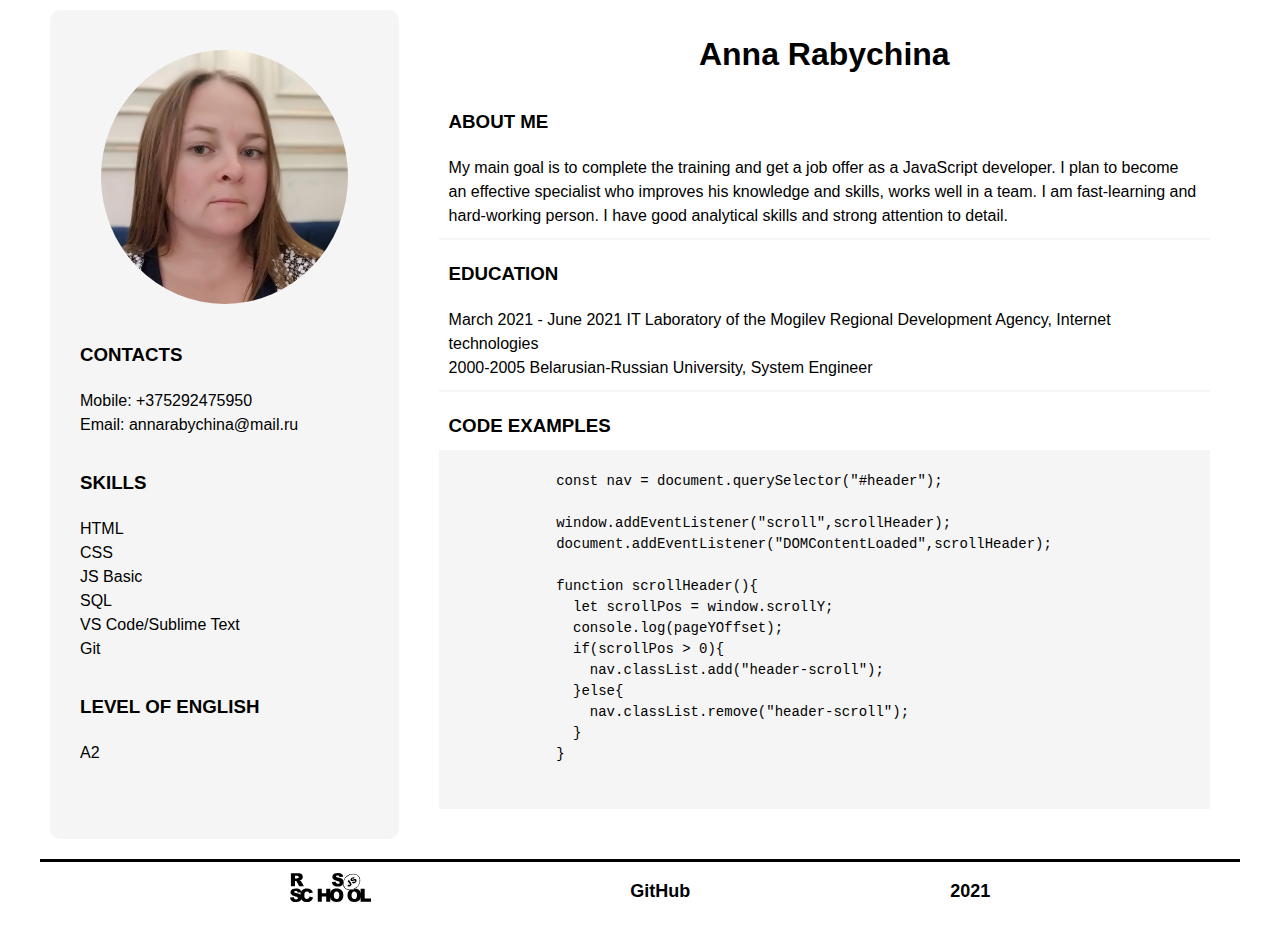
==== index.html @ 5cb80e98 "refactor: rename file" ====
<!DOCTYPE html>
<html lang="en">
<head>
  <meta charset="UTF-8">
  <meta http-equiv="X-UA-Compatible" content="IE=edge">
  <meta name="viewport" content="width=device-width, initial-scale=1.0">
  <link rel="stylesheet" type="text/css" href="style.css" >
  <title>Anna Rabychina CV</title>
</head>
<body>
  <div class="container">
    <div class="flex-container">
      <aside>
        <figure >
          <img class="avatar" src="img/avatar.jpg" alt="My photo" >
        </figure>
        <section>
          <h3 class="section-title"> Contacts </h3>
          <ul>
            <li>Mobile: +375292475950</li>
            <li>Email: annarabychina@mail.ru</li>
          </ul>
        </section>
        <section>
          <h3 class="section-title"> Skills </h3>
          <ul>
            <li> HTML</li>
            <li> CSS</li>
            <li> JS Basic</li>
            <li> SQL</li>
            <li> VS Code/Sublime Text</li>
            <li> Git</li>            
         </ul> 
        </section>
        <section>
          <h3 class="section-title"> level of English  </h3>
          <p> A2</p>
        </section>        
      </aside>
      <main>
        <header>
          <h1>Anna Rabychina</h1>
        </header>
        <section>
          <h3 class="section-title"> about me </h3>
          <p>My main goal is to complete the training and get a job offer as a JavaScript developer. I plan to become an effective specialist who improves his knowledge and skills, works well in a team. I am fast-learning and hard-working person. I have good analytical skills and strong attention to detail.</p> 
        </section>
        <section>
          <h3 class="section-title"> Education </h3>
          <ul>
            <li>March 2021 - June 2021 IT Laboratory of the Mogilev Regional Development Agency, Internet technologies</li>
            <li>2000-2005 Belarusian-Russian University, System Engineer  </li>
          </ul> 
        </section>
        <section>
          <h3 class="section-title"> Code examples </h3>
          <pre>
            <code>
              const nav = document.querySelector("#header");

              window.addEventListener("scroll",scrollHeader);
              document.addEventListener("DOMContentLoaded",scrollHeader);
              
              function scrollHeader(){
                let scrollPos = window.scrollY;
                console.log(pageYOffset);
                if(scrollPos > 0){
                  nav.classList.add("header-scroll");
                }else{
                  nav.classList.remove("header-scroll");
                }
              }
            </code>
          </pre> 
        </section>
      </main>
    </div>
    <footer>
        <a href="https://rs.school/js/"><img class="footer-logo" src="img/rs_school_js.svg" alt="logo"></a>
        <a href="https://github.com/AnnaRabychina">GitHub</a>
        <p>2021</p>
     </footer> 
  </div> 
</body>
</html>
---- style.css ----
* {
	margin: 0;
    padding: 0;
	box-sizing: border-box;
}

body {
	font-family: 'Open Sans', sans-serif;
	font-size: 16px;
	line-height: 1.5;
}


.container {
	max-width: 1200px;
	margin: 0 auto;
}

.flex-container {
	display: flex;
}

aside {
    width: 30%;
	height: auto;
    padding: 20px;
    margin: 10px;
	background-color:#f5f5f5 ;
   	border-radius: 10px;
}

figure{
	display: block;
	margin-bottom: 20px;
	margin-top: 20px;
	text-align: center;
}

.avatar {
	width: 80%;
	border-radius: 50%;	
}

section{
	margin-bottom: 10px;
	border-bottom: 2px solid #f5f5f5;
}

section p {
	padding: 10px;
}

.section-title{
	text-transform: uppercase;
	padding: 10px;
}

ul {
   list-style-type: none;
   padding: 10px;
}

main {
  	width: 70%;
	padding: 20px;
	margin: 10px;
}

header{
	text-align: center;
	margin-bottom: 20px;
}

pre {
    font-size: 14px;
    background-color: #f5f5f5;
}

footer {
	display: flex;
	margin: 10px 0;
	justify-content: space-evenly; 
	align-items: center;
	font-size: 14px;
	border-top: 3px solid #000000;
}

.footer-logo {
	height: 30px;
    width: auto;
}

footer p,
footer a {
	padding: 10px;
	font-weight: 600;
    font-size: 18px;
}

footer a{
	display: block;
	color:#000000;
    text-decoration: none;
}
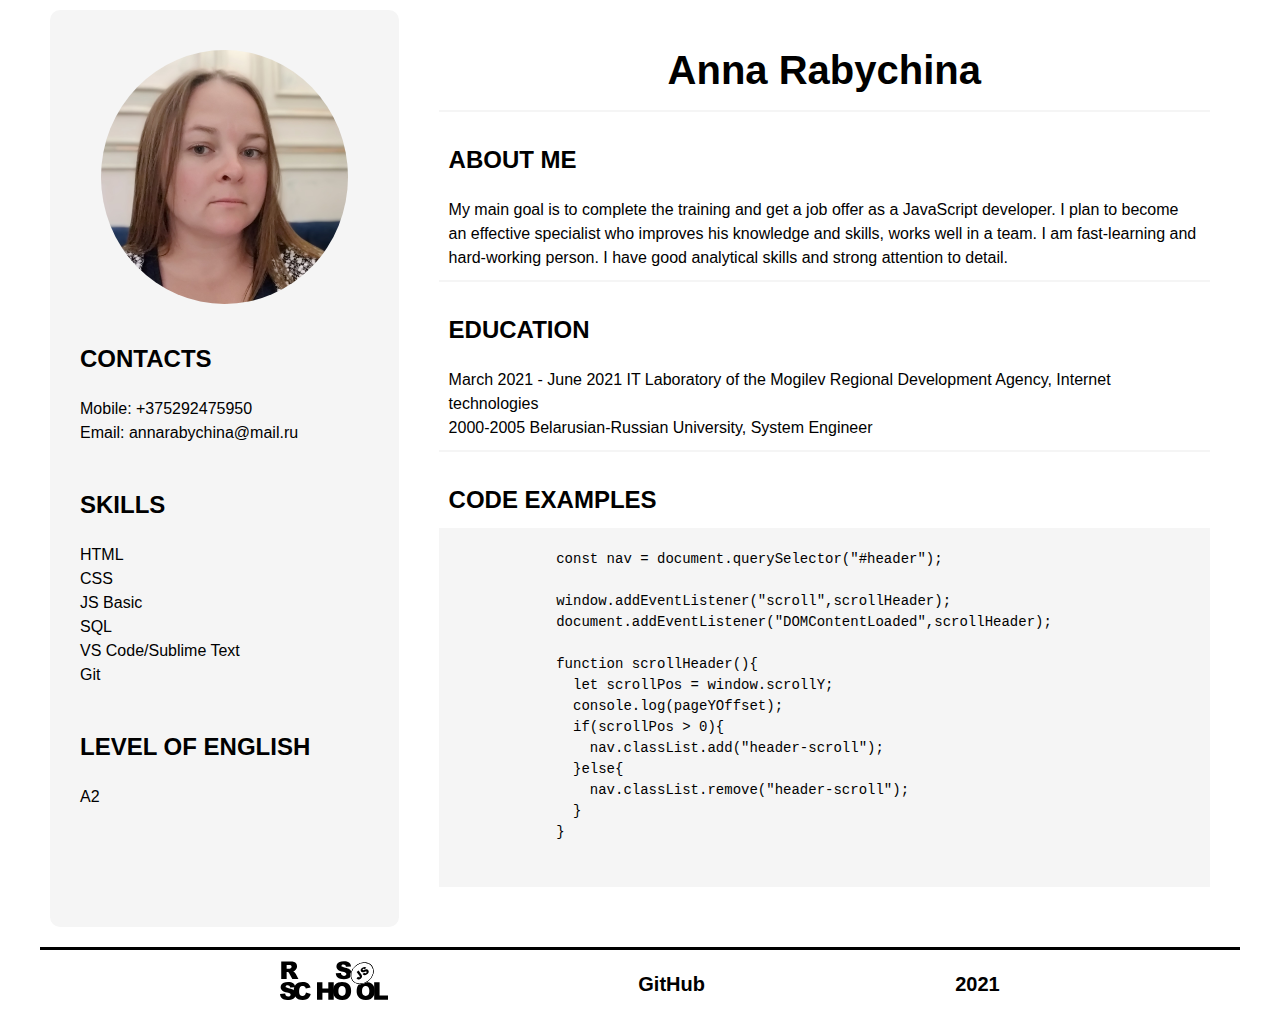
==== commit cfb9c0b5: "refactor: change style" ====
--- a/index.html
+++ b/index.html
@@ -11,18 +11,18 @@
   <div class="container">
     <div class="flex-container">
       <aside>
-        <figure >
+        <figure>
           <img class="avatar" src="img/avatar.jpg" alt="My photo" >
         </figure>
         <section>
-          <h3 class="section-title"> Contacts </h3>
+          <h2 class="section-title"> Contacts </h2>
           <ul>
             <li>Mobile: +375292475950</li>
             <li>Email: annarabychina@mail.ru</li>
           </ul>
         </section>
         <section>
-          <h3 class="section-title"> Skills </h3>
+          <h2 class="section-title"> Skills </h2>
           <ul>
             <li> HTML</li>
             <li> CSS</li>
@@ -33,7 +33,7 @@
          </ul> 
         </section>
         <section>
-          <h3 class="section-title"> level of English  </h3>
+          <h2 class="section-title"> level of English  </h2>
           <p> A2</p>
         </section>        
       </aside>
@@ -42,18 +42,18 @@
           <h1>Anna Rabychina</h1>
         </header>
         <section>
-          <h3 class="section-title"> about me </h3>
+          <h2 class="section-title"> about me </h2>
           <p>My main goal is to complete the training and get a job offer as a JavaScript developer. I plan to become an effective specialist who improves his knowledge and skills, works well in a team. I am fast-learning and hard-working person. I have good analytical skills and strong attention to detail.</p> 
         </section>
         <section>
-          <h3 class="section-title"> Education </h3>
+          <h2 class="section-title"> Education </h2>
           <ul>
             <li>March 2021 - June 2021 IT Laboratory of the Mogilev Regional Development Agency, Internet technologies</li>
             <li>2000-2005 Belarusian-Russian University, System Engineer  </li>
           </ul> 
         </section>
         <section>
-          <h3 class="section-title"> Code examples </h3>
+          <h2 class="section-title"> Code examples </h2>
           <pre>
             <code>
               const nav = document.querySelector("#header");
@@ -78,7 +78,8 @@
     <footer>
         <a href="https://rs.school/js/"><img class="footer-logo" src="img/rs_school_js.svg" alt="logo"></a>
         <a href="https://github.com/AnnaRabychina">GitHub</a>
-        <p>2021</p>
+        <time>2021</time>
+        
      </footer> 
   </div> 
 </body>
--- a/style.css
+++ b/style.css
@@ -1,104 +1,108 @@
 * {
-	margin: 0;
-    padding: 0;
-	box-sizing: border-box;
+  margin: 0;
+  padding: 0;
+  box-sizing: border-box;
 }
 
 body {
-	font-family: 'Open Sans', sans-serif;
-	font-size: 16px;
-	line-height: 1.5;
+  font-family: "Open Sans", sans-serif;
+  font-size: 16px;
+  line-height: 1.5;
 }
 
-
 .container {
-	max-width: 1200px;
-	margin: 0 auto;
+  max-width: 1200px;
+  margin: 0 auto;
 }
 
 .flex-container {
-	display: flex;
+  display: flex;
 }
 
 aside {
-    width: 30%;
-	height: auto;
-    padding: 20px;
-    margin: 10px;
-	background-color:#f5f5f5 ;
-   	border-radius: 10px;
+  width: 30%;
+  padding: 20px;
+  margin: 10px;
+  background-color: #f5f5f5;
+  border-radius: 10px;
 }
 
-figure{
-	display: block;
-	margin-bottom: 20px;
-	margin-top: 20px;
-	text-align: center;
+figure {
+  display: block;
+  margin-bottom: 20px;
+  margin-top: 20px;
+  text-align: center;
 }
 
 .avatar {
-	width: 80%;
-	border-radius: 50%;	
+  width: 80%;
+  border-radius: 50%;    	
 }
 
-section{
-	margin-bottom: 10px;
-	border-bottom: 2px solid #f5f5f5;
+section,
+header {
+  margin-bottom:20px;
+  border-bottom: 2px solid #f5f5f5;
 }
 
 section p {
-	padding: 10px;
+  padding: 10px;
 }
 
-.section-title{
-	text-transform: uppercase;
-	padding: 10px;
+.section-title {
+  text-transform: uppercase;
+  padding: 10px;  
+}
+
+h1 {
+ padding: 10px;
+ font-size: 40px;
 }
 
 ul {
-   list-style-type: none;
-   padding: 10px;
+  list-style-type: none;
+  padding: 10px;
 }
 
 main {
-  	width: 70%;
-	padding: 20px;
-	margin: 10px;
+  width: 70%;
+  padding: 20px;
+  margin: 10px;
 }
 
-header{
-	text-align: center;
-	margin-bottom: 20px;
+header {
+  text-align: center;
 }
 
 pre {
-    font-size: 14px;
-    background-color: #f5f5f5;
+  font-size: 14px;
+  background-color: #f5f5f5;
 }
 
 footer {
-	display: flex;
-	margin: 10px 0;
-	justify-content: space-evenly; 
-	align-items: center;
-	font-size: 14px;
-	border-top: 3px solid #000000;
+  display: flex;
+  justify-content: space-evenly;
+  margin: 10px 0;
+  align-items: center;
+  font-size: 14px;
+  border-top: 3px solid #000000;
 }
 
 .footer-logo {
-	height: 30px;
-    width: auto;
+  height: 40px;
+  width: auto;
 }
 
 footer p,
-footer a {
-	padding: 10px;
-	font-weight: 600;
-    font-size: 18px;
+footer a,
+footer time {
+  padding: 10px;
+  font-weight: 600;
+  font-size: 20px;
 }
 
-footer a{
-	display: block;
-	color:#000000;
-    text-decoration: none;
+footer a {
+  display: block;
+  color: #000000;
+  text-decoration: none;
 }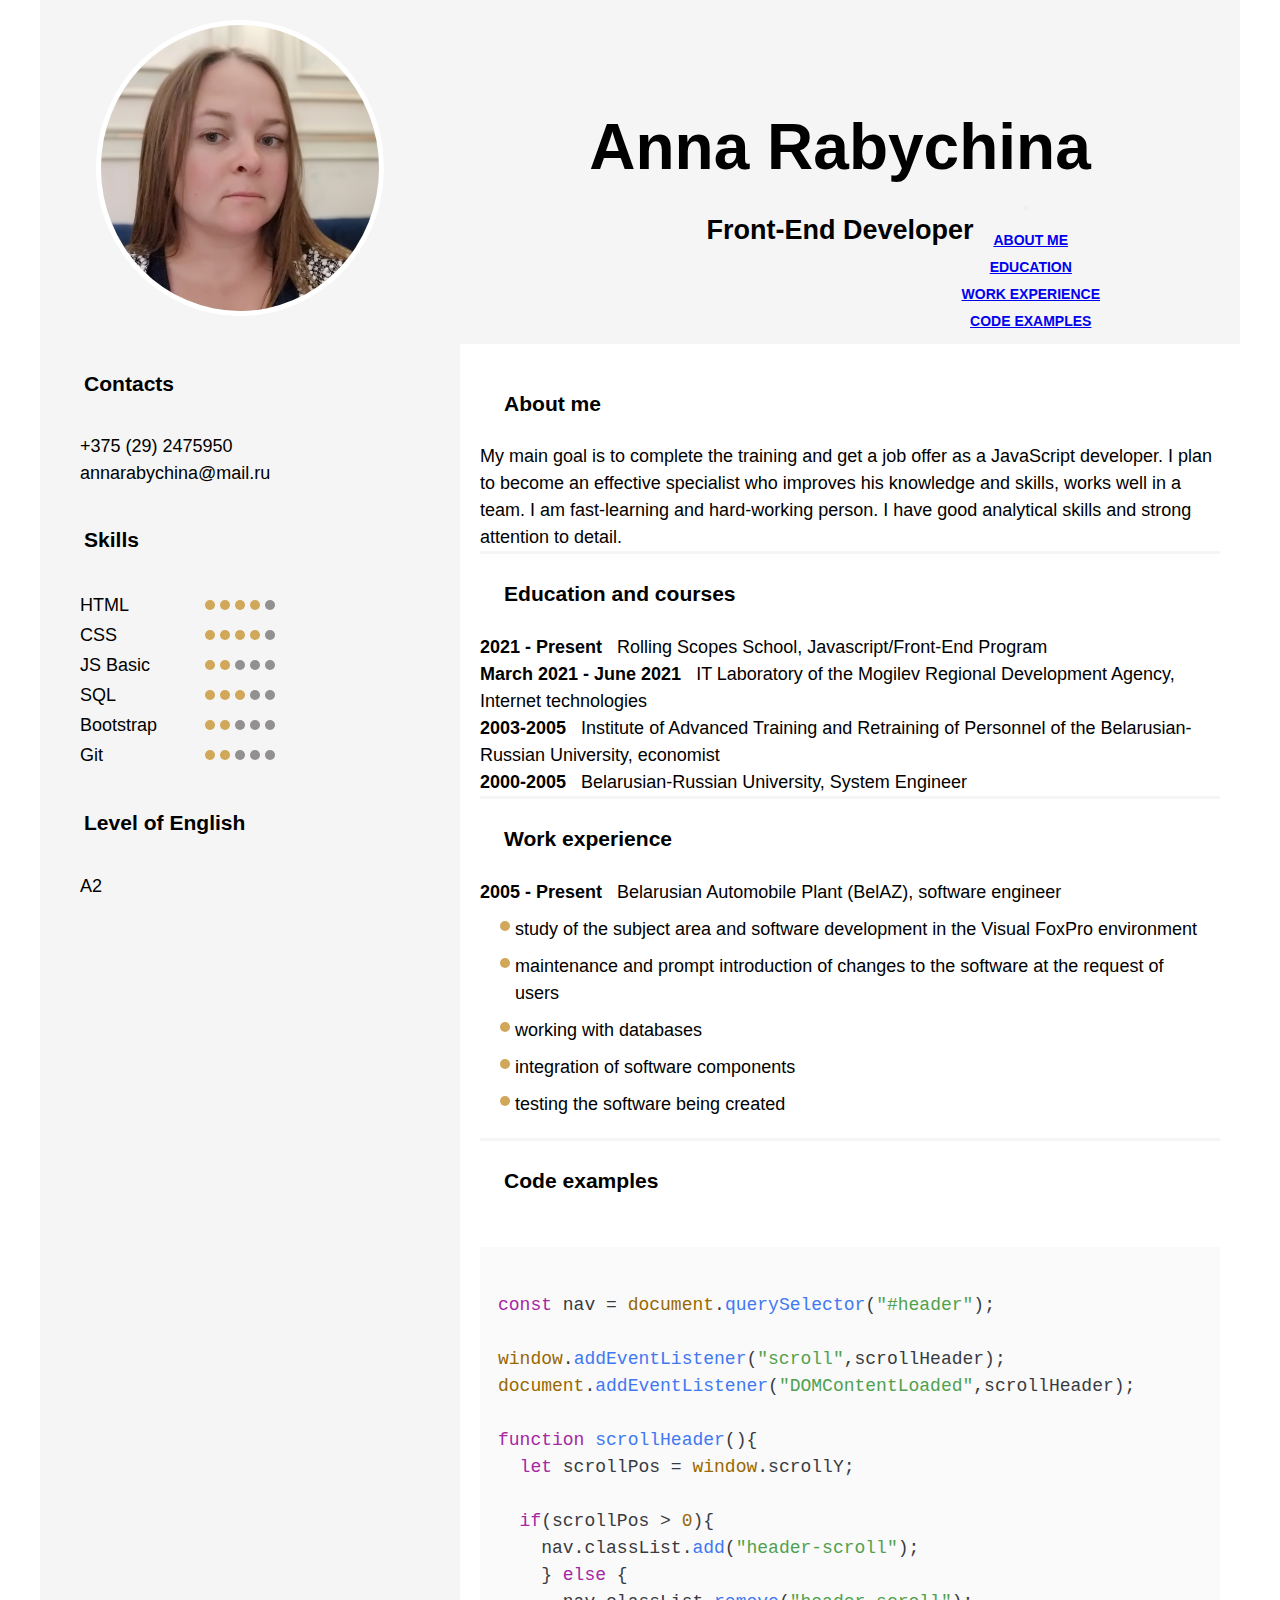
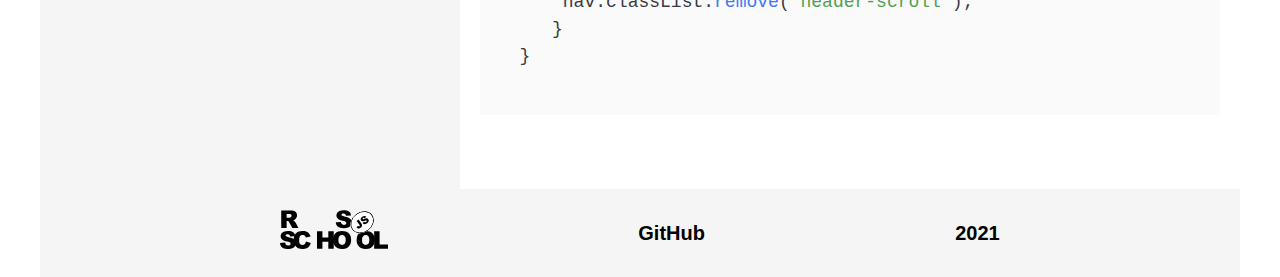
==== commit 190c8930: "feat: add navigation bar and section work experience" ====
--- a/index.html
+++ b/index.html
@@ -4,72 +4,172 @@
   <meta charset="UTF-8">
   <meta http-equiv="X-UA-Compatible" content="IE=edge">
   <meta name="viewport" content="width=device-width, initial-scale=1.0">
-  <link rel="stylesheet" type="text/css" href="style.css" >
+  <link href="https://cdn.jsdelivr.net/npm/bootstrap@5.1.1/dist/css/bootstrap.min.css" rel="stylesheet" integrity="sha384-F3w7mX95PdgyTmZZMECAngseQB83DfGTowi0iMjiWaeVhAn4FJkqJByhZMI3AhiU" crossorigin="anonymous">
+  <link rel="stylesheet" href="./highlight/styles/atom-one-light.min.css">
+  <link rel="stylesheet" type="text/css" href="style.css">
   <title>Anna Rabychina CV</title>
 </head>
-<body>
+<body>  
   <div class="container">
-    <div class="flex-container">
+    <header class="header">
+      <figure  class="header-avatar" >
+        <img class="avatar" src="img/avatar.jpg" alt="My photo" >
+      </figure>
+      <div class = "header-info" >
+        <h1>Anna Rabychina</h1>
+        <h2>Front-End Developer</h2>
+      </div>
+        <nav class="navbar navbar-expand-lg navbar-light ">
+          <div class="container-fluid">
+             <button class="navbar-toggler" type="button" data-bs-toggle="collapse" data-bs-target="#navbarNav" aria-controls="navbarNav" aria-expanded="false" aria-label="Toggle navigation">
+              <span class="navbar-toggler-icon"></span>
+            </button>
+            <div class="collapse navbar-collapse" id="navbarNav">
+              <ul class="navbar-nav">
+                <li class="nav-item">
+                  <a class="nav-link" href="#summary">About me</a>
+                </li>
+                <li class="nav-item">
+                  <a class="nav-link" href="#education">Education</a>
+                </li>
+                <li class="nav-item">
+                  <a class="nav-link"  href="#experience">Work experience</a>
+                </li>
+                <li class="nav-item">
+                  <a class="nav-link" href="#code">Code examples</a>
+                </li>
+              </ul>
+            </div>
+          </div>
+        </nav>
+    </header>
+    <div class="flex-container"> 
       <aside>
-        <figure>
-          <img class="avatar" src="img/avatar.jpg" alt="My photo" >
-        </figure>
         <section>
-          <h2 class="section-title"> Contacts </h2>
-          <ul>
-            <li>Mobile: +375292475950</li>
-            <li>Email: annarabychina@mail.ru</li>
+          <h3 class="section-title"> Contacts </h3>
+          <ul class = "contacts" >
+            <li>
+              <a href="tel:+375292475950"> +375 (29) 2475950 </a> 
+            </li>
+            <li>
+               <a href="mailto:annarabychina@mail.ru">annarabychina@mail.ru</a>
+            </li>
           </ul>
         </section>
         <section>
-          <h2 class="section-title"> Skills </h2>
+          <h3 class="section-title"> Skills </h3>
           <ul>
-            <li> HTML</li>
-            <li> CSS</li>
-            <li> JS Basic</li>
-            <li> SQL</li>
-            <li> VS Code/Sublime Text</li>
-            <li> Git</li>            
+            <li class="skills"> 
+              <p class="skills-title">HTML</p>
+              <ul class="skills-list">
+                <li class="skills-list__item"></li>
+                <li class="skills-list__item"></li>
+                <li class="skills-list__item"></li>
+                <li class="skills-list__item"></li>
+                <li class="skills-list__item item-gray"></li>
+                </ul>
+            </li>
+            <li class="skills"> 
+              <p class="skills-title">CSS</p>
+              <ul class="skills-list">
+                <li class="skills-list__item"></li>
+                <li class="skills-list__item"></li>
+                <li class="skills-list__item"></li>
+                <li class="skills-list__item"></li>
+                <li class="skills-list__item item-gray"></li>
+              </ul>
+            </li>
+            <li class="skills"> 
+              <p class="skills-title">JS Basic</p>
+              <ul class="skills-list">
+                <li class="skills-list__item"></li>
+                <li class="skills-list__item"></li>
+                <li class="skills-list__item item-gray"></li>
+                <li class="skills-list__item item-gray"></li>
+                <li class="skills-list__item item-gray"></li>
+              </ul>
+            </li>
+            <li class="skills">
+              <p class="skills-title"> SQL</p>
+              <ul class="skills-list">
+                <li class="skills-list__item"></li>
+                <li class="skills-list__item"></li>
+                <li class="skills-list__item"></li>
+                <li class="skills-list__item item-gray"></li>
+                <li class="skills-list__item item-gray"></li>
+              </ul>
+            </li>
+            <li class="skills"> 
+              <p class="skills-title">Bootstrap</p>
+              <ul class="skills-list">
+                <li class="skills-list__item"></li>
+                <li class="skills-list__item"></li>
+                <li class="skills-list__item item-gray"></li>
+                <li class="skills-list__item item-gray"></li>
+                <li class="skills-list__item item-gray"></li>
+              </ul>
+            </li>
+            <li class="skills"> 
+              <p class="skills-title">Git</p>
+              <ul class="skills-list">
+                <li class="skills-list__item"></li>
+                <li class="skills-list__item"></li>
+                <li class="skills-list__item item-gray"></li>
+                <li class="skills-list__item item-gray"></li>
+                <li class="skills-list__item item-gray"></li>
+              </ul>
+            </li>            
          </ul> 
         </section>
         <section>
-          <h2 class="section-title"> level of English  </h2>
-          <p> A2</p>
-        </section>        
+          <h3 class="section-title"> Level of English  </h3>
+          <ul>
+            <li >A2</li>
+          </ul>
+         </section> 
       </aside>
       <main>
-        <header>
-          <h1>Anna Rabychina</h1>
-        </header>
         <section>
-          <h2 class="section-title"> about me </h2>
+          <h3 class="section-title"  id="summary"> About me </h3>
           <p>My main goal is to complete the training and get a job offer as a JavaScript developer. I plan to become an effective specialist who improves his knowledge and skills, works well in a team. I am fast-learning and hard-working person. I have good analytical skills and strong attention to detail.</p> 
         </section>
         <section>
-          <h2 class="section-title"> Education </h2>
+          <h3 class="section-title"  id="education"> Education and courses </h3>
+          <p> <span class="date">2021 - Present</span>  Rolling Scopes School, Javascript/Front-End Program</p>
+          <p> <span class="date">March 2021 - June 2021</span> IT Laboratory of the Mogilev Regional Development Agency, Internet technologies</p>
+          <p> <span class="date">2003-2005</span> Institute of Advanced Training and Retraining of Personnel of the Belarusian-Russian University, economist </p>
+          <p> <span class="date">2000-2005</span> Belarusian-Russian University, System Engineer  </p>
+        </section>
+        <section>
+          <h3 class="section-title"  id="experience"> Work experience </h3>
+          <p> <span class="date">2005 - Present</span>  Belarusian Automobile Plant
+            (BelAZ), software engineer </p>
           <ul>
-            <li>March 2021 - June 2021 IT Laboratory of the Mogilev Regional Development Agency, Internet technologies</li>
-            <li>2000-2005 Belarusian-Russian University, System Engineer  </li>
+            <li class= "experience-item"> study of the subject area and software development in the Visual FoxPro environment</li>
+            <li class= "experience-item"> maintenance and prompt introduction of changes to the software at the request of users</li>
+            <li class= "experience-item"> working with databases </li>
+            <li class= "experience-item"> integration of software components</li>
+            <li class= "experience-item"> testing the software being created</li>
           </ul> 
         </section>
         <section>
-          <h2 class="section-title"> Code examples </h2>
+          <h3 class="section-title" id="code"> Code examples </h3>
           <pre>
             <code>
-              const nav = document.querySelector("#header");
+const nav = document.querySelector("#header");
 
-              window.addEventListener("scroll",scrollHeader);
-              document.addEventListener("DOMContentLoaded",scrollHeader);
+window.addEventListener("scroll",scrollHeader);
+document.addEventListener("DOMContentLoaded",scrollHeader);
               
-              function scrollHeader(){
-                let scrollPos = window.scrollY;
-                console.log(pageYOffset);
-                if(scrollPos > 0){
-                  nav.classList.add("header-scroll");
-                }else{
-                  nav.classList.remove("header-scroll");
-                }
-              }
+function scrollHeader(){
+  let scrollPos = window.scrollY;
+    
+  if(scrollPos > 0){
+    nav.classList.add("header-scroll");
+    } else {
+      nav.classList.remove("header-scroll");
+     }
+  }
             </code>
           </pre> 
         </section>
@@ -79,8 +179,11 @@
         <a href="https://rs.school/js/"><img class="footer-logo" src="img/rs_school_js.svg" alt="logo"></a>
         <a href="https://github.com/AnnaRabychina">GitHub</a>
         <time>2021</time>
-        
-     </footer> 
+    </footer> 
   </div> 
+  <script type="text/javascript" src="app.js"></script>
+  <script src="./highlight/highlight.min.js"></script>
+  <script>hljs.highlightAll()</script>
+  <script src="https://cdn.jsdelivr.net/npm/bootstrap@5.1.1/dist/js/bootstrap.bundle.min.js" integrity="sha384-/bQdsTh/da6pkI1MST/rWKFNjaCP5gBSY4sEBT38Q/9RBh9AH40zEOg7Hlq2THRZ" crossorigin="anonymous"></script>
 </body>
 </html>--- a/highlight/styles/atom-one-light.min.css
+++ b/highlight/styles/atom-one-light.min.css
@@ -0,0 +1 @@
+pre code.hljs{display:block;overflow-x:auto;padding:1em}code.hljs{padding:3px 5px}.hljs{color:#383a42;background:#fafafa}.hljs-comment,.hljs-quote{color:#a0a1a7;font-style:italic}.hljs-doctag,.hljs-formula,.hljs-keyword{color:#a626a4}.hljs-deletion,.hljs-name,.hljs-section,.hljs-selector-tag,.hljs-subst{color:#e45649}.hljs-literal{color:#0184bb}.hljs-addition,.hljs-attribute,.hljs-meta .hljs-string,.hljs-regexp,.hljs-string{color:#50a14f}.hljs-attr,.hljs-number,.hljs-selector-attr,.hljs-selector-class,.hljs-selector-pseudo,.hljs-template-variable,.hljs-type,.hljs-variable{color:#986801}.hljs-bullet,.hljs-link,.hljs-meta,.hljs-selector-id,.hljs-symbol,.hljs-title{color:#4078f2}.hljs-built_in,.hljs-class .hljs-title,.hljs-title.class_{color:#c18401}.hljs-emphasis{font-style:italic}.hljs-strong{font-weight:700}.hljs-link{text-decoration:underline}--- a/style.css
+++ b/style.css
@@ -4,15 +4,87 @@
   box-sizing: border-box;
 }
 
+html {
+  scroll-behavior: smooth;
+}
+
 body {
   font-family: "Open Sans", sans-serif;
-  font-size: 16px;
+  font-size: 18px;
   line-height: 1.5;
+}
+
+h1 {
+  padding: 15px;
+  font-size: 4rem;
+  font-weight: 700;
+}
+
+h1,
+h2,
+pre {
+   margin-bottom: 0;
 }
 
 .container {
   max-width: 1200px;
   margin: 0 auto;
+  padding-right: 0;
+  padding-left: 0;
+}
+
+.header {
+  position: relative;
+  display: flex;
+  align-items: center;
+  align-content: center;
+  text-align: center;
+  background-color: #f5f5f5;
+  padding: 0;
+}
+
+.header-avatar {
+  display: block;
+  max-width: 30%;
+  margin: 20px;
+}
+
+.avatar {
+  max-width: 80%;
+  border-radius: 50%;
+  border: 5px solid #ffffff;
+}
+
+.header-info{
+  margin: 0 auto;
+  padding-bottom: 10px;
+}
+
+.navbar {
+	position: absolute;
+	bottom: 0;
+	right: 10%;
+ 	z-index: 9;
+}
+
+.nav-link {
+	padding: 10px;
+	margin-right: 20px;
+	transition: color 0.4s linear;
+}
+
+.nav-link:last-child {
+	margin-right: 0;
+}
+
+.navbar-light .navbar-nav .nav-link {
+	font-size: 14px;
+  font-weight: 700;
+  text-transform: uppercase;
+}
+
+.navbar-light .navbar-nav .nav-link:hover {
+	text-shadow: 1px 1px 3px  #929090;
 }
 
 .flex-container {
@@ -20,72 +92,110 @@
 }
 
 aside {
-  width: 30%;
+  width: 35%;
+  padding: 0 20px;
+  background-color: #f5f5f5;
+}
+
+section {
+  border-bottom: 3px solid #f5f5f5;
+}
+
+section:last-child {
+  margin-bottom: 0;
+  border-bottom: none;
+}
+
+.experience-item {
+  padding: 0 0 10px 15px;
+  position: relative;
+}
+
+.experience-item::before {
+  content: '';
+  position: absolute;
+  top: 5px;
+  left: 0;
+  display: block;
+  width: 10px;
+  height: 10px;
+  background-color:  #d1a759;
+  border-radius: 50%;
+  margin-right: 15px;
+}
+
+.date{
+  font-weight: 600;
+  padding-right: 10px;
+}
+
+.section-title {
+  padding: 1.5rem;
+  font-weight: 600;  
+}
+
+.contacts a{
+  color: inherit;
+  text-decoration: none;
+ }
+
+ul {
+  margin-left: 10px;
+  padding: 10px;
+  list-style-type: none;
+}
+
+.skills {
+  display: flex;
+  align-items: center;
+  align-content: center;
+}
+
+.skills p{
+  margin-bottom: 0px;
+}
+
+.skills-title {
+  width: 90px;
+  margin-right: 15px;
+  font-weight: 400;
+}
+
+.skills-list {
+  display: flex;
+  align-items: center;
+}
+
+.skills-list__item {
+  width: 10px;
+  height: 10px;
+  background-color: #d1a759;
+  border-radius: 50%;
+  margin-right: 5px;
+  transition: all .3s linear;
+}
+
+.item-gray {
+  background-color: #929090;
+}
+
+li {
+  display: list-item;
+  text-align: -webkit-match-parent;
+}
+
+main {
+  width: 65%;
   padding: 20px;
-  margin: 10px;
-  background-color: #f5f5f5;
-  border-radius: 10px;
-}
-
-figure {
-  display: block;
-  margin-bottom: 20px;
-  margin-top: 20px;
-  text-align: center;
-}
-
-.avatar {
-  width: 80%;
-  border-radius: 50%;    	
-}
-
-section,
-header {
-  margin-bottom:20px;
-  border-bottom: 2px solid #f5f5f5;
-}
-
-section p {
-  padding: 10px;
-}
-
-.section-title {
-  text-transform: uppercase;
-  padding: 10px;  
-}
-
-h1 {
- padding: 10px;
- font-size: 40px;
-}
-
-ul {
-  list-style-type: none;
-  padding: 10px;
-}
-
-main {
-  width: 70%;
-  padding: 20px;
-  margin: 10px;
-}
-
-header {
-  text-align: center;
-}
-
-pre {
+}
+
+footer {
+  display: flex;
+  justify-content: space-evenly;
+  padding: 10px 0;
+  align-items: center;
   font-size: 14px;
   background-color: #f5f5f5;
-}
-
-footer {
-  display: flex;
-  justify-content: space-evenly;
-  margin: 10px 0;
-  align-items: center;
-  font-size: 14px;
-  border-top: 3px solid #000000;
 }
 
 .footer-logo {
@@ -105,4 +215,94 @@
   display: block;
   color: #000000;
   text-decoration: none;
+}
+
+@media(max-width: 992px){
+	.navbar-collapse {
+    background-color: #f5f5f5;
+    opacity: 0.8;
+  }
+
+  .navbar {
+    right: 0;
+  }
+
+  pre code {
+    font-size: 12px;
+  }
+
+  h1 {
+    font-size: 3em;
+  }
+}
+
+@media(max-width: 800px){
+   
+  .flex-container{
+    display: block;
+  }
+
+  aside,
+  main {
+    width: 100%;
+  }
+
+  .avatar {
+    max-width: 100%;
+  }
+}
+
+@media(max-width: 660px){
+  .flex-container{
+    display: block;
+  }
+
+  aside,
+  main {
+    width: 100%;
+    margin-left: 0;
+  }
+ 
+  .header-avatar {
+    max-width: 40%;
+  }
+
+  h1 {
+    font-size: 2.5rem;
+   }
+  
+  h2 {
+    font-size: 1.3em;
+    font-weight: 600;
+   
+  }
+} 
+  @media(max-width: 520px){
+    body{
+      font-size: 14px;
+    }
+   
+    .header{
+      display: block;
+      padding-bottom: 20px;
+    }
+  
+    .header-avatar {
+       max-width: 100%;
+       margin: 0px auto;
+       padding: 20px;
+     }
+
+    .avatar {
+       max-width: 60%; 
+     }
+
+    .navbar {
+      top: 0 ;
+    }
+
+    pre code {
+      font-size: 8px;
+      
+    }
 }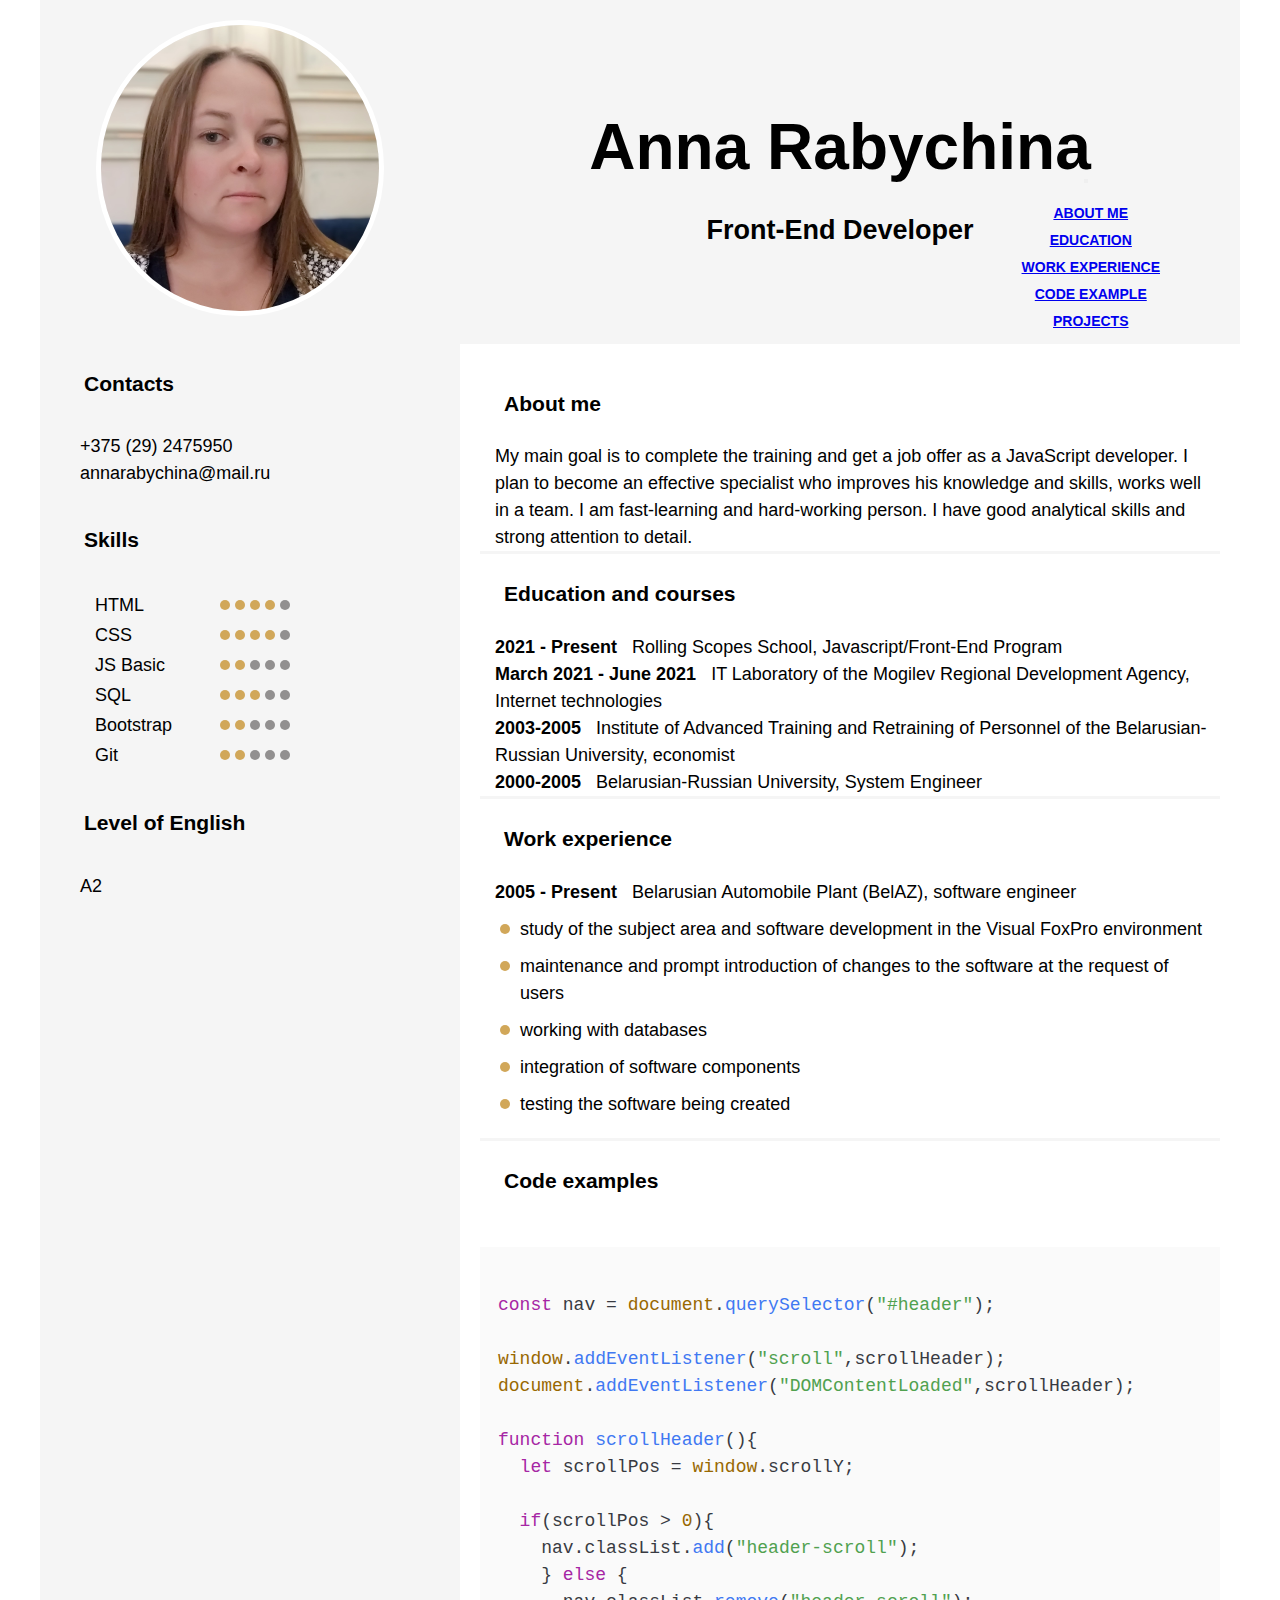
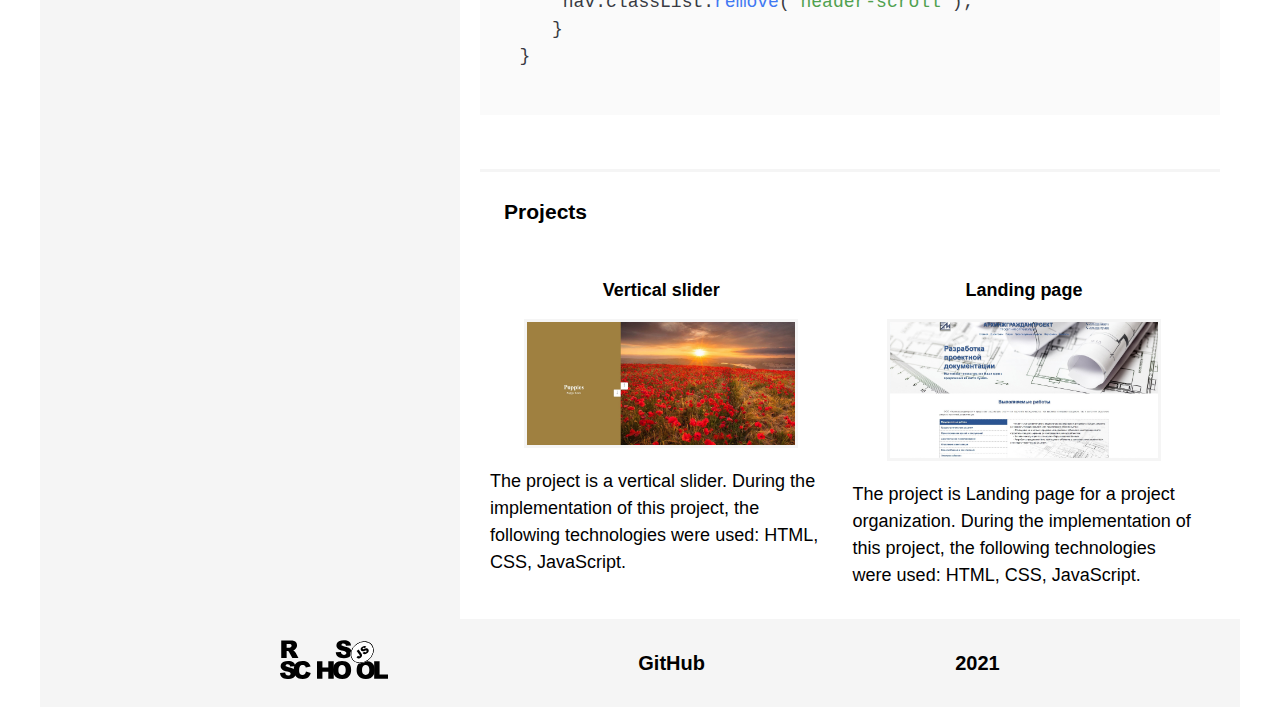
==== commit cb134b0a: "feat: add section projects" ====
--- a/index.html
+++ b/index.html
@@ -36,7 +36,10 @@
                   <a class="nav-link"  href="#experience">Work experience</a>
                 </li>
                 <li class="nav-item">
-                  <a class="nav-link" href="#code">Code examples</a>
+                  <a class="nav-link" href="#code">Code example</a>
+                </li>
+                <li class="nav-item">
+                  <a class="nav-link" href="#project">Projects</a>
                 </li>
               </ul>
             </div>
@@ -173,15 +176,37 @@
             </code>
           </pre> 
         </section>
+        <section class="project" id="project">
+          <h3 class="section-title"> Projects</h3>
+          <div class="flex-container" >
+            <div class="projects-item">
+              <h4 class="projects-item-title">Vertical slider</h4>
+                <a href="https://gifted-leavitt-40aa53.netlify.app" target="_blank">
+                  <img class="projects-item-images" src="img/vertical-slider.jpg" alt="Vertical slider">
+                </a>
+                <p class="projects-item-info">The project is a vertical slider. 
+                  During the implementation of this project, the following technologies were used: HTML, CSS, JavaScript.</p>
+            </div>
+            <div class="projects-item">
+              <h4 class="projects-item-title">Landing page</h4>
+              <a href="https://distracted-torvalds-8b7f21.netlify.app" target="_blank">
+                <img class="projects-item-images" src="img/project.jpg" alt="landing_page">
+              </a>
+              <p class="projects-item-info">The project is Landing page for a project organization. 
+                During the implementation of this project, the following technologies were used: HTML, CSS, JavaScript.</p>
+          </div>
+          </div> 
+        </section>
       </main>
     </div>
+
     <footer>
         <a href="https://rs.school/js/"><img class="footer-logo" src="img/rs_school_js.svg" alt="logo"></a>
         <a href="https://github.com/AnnaRabychina">GitHub</a>
         <time>2021</time>
     </footer> 
   </div> 
-  <script type="text/javascript" src="app.js"></script>
+  <script src="app.js"></script>
   <script src="./highlight/highlight.min.js"></script>
   <script>hljs.highlightAll()</script>
   <script src="https://cdn.jsdelivr.net/npm/bootstrap@5.1.1/dist/js/bootstrap.bundle.min.js" integrity="sha384-/bQdsTh/da6pkI1MST/rWKFNjaCP5gBSY4sEBT38Q/9RBh9AH40zEOg7Hlq2THRZ" crossorigin="anonymous"></script>
--- a/style.css
+++ b/style.css
@@ -24,6 +24,10 @@
 h2,
 pre {
    margin-bottom: 0;
+}
+
+p{
+  margin-left: 15px;
 }
 
 .container {
@@ -63,7 +67,7 @@
 .navbar {
 	position: absolute;
 	bottom: 0;
-	right: 10%;
+	right: 5%;
  	z-index: 9;
 }
 
@@ -91,6 +95,11 @@
   display: flex;
 }
 
+main {
+  width: 65%;
+  padding: 20px;
+}
+
 aside {
   width: 35%;
   padding: 0 20px;
@@ -107,14 +116,14 @@
 }
 
 .experience-item {
-  padding: 0 0 10px 15px;
+  padding: 0 0 10px 20px;
   position: relative;
 }
 
 .experience-item::before {
   content: '';
   position: absolute;
-  top: 5px;
+  top: 8px;
   left: 0;
   display: block;
   width: 10px;
@@ -184,9 +193,44 @@
   text-align: -webkit-match-parent;
 }
 
-main {
-  width: 65%;
-  padding: 20px;
+.section-flex-container{
+	justify-content: space-between;
+	flex-wrap: wrap;
+}
+
+.projects-item {
+  width: 49%;
+  padding: 10px;
+  text-align: left;
+  margin-top: 15px;
+ }	
+ 
+ .projects-item-title{
+  text-align: center; 
+  font-size: 18px;
+   font-weight: 700;
+   margin-bottom: 15px;
+ }
+
+ .projects-item-images {
+	width: 80%;
+  display: block;
+  margin: 0 auto;
+  margin-bottom: 20px;
+  border: 3px solid #f5f5f5;
+}
+
+.projects-item-images:hover {
+  -o-transform: scale(1.1, 1.1);
+  -ms-transform: scale(1.1, 1.1);
+  -moz-transform: scale(1.1, 1.1);
+  -webkit-transform: scale(1.1, 1.1);
+  transform: scale(1.1, 1.1);
+}
+
+.projects-item-info {
+ margin-top: 10px;
+ margin-left: 0;
 }
 
 footer {
@@ -245,6 +289,19 @@
   aside,
   main {
     width: 100%;
+    background-color: inherit;
+  }
+
+  .projects-item{
+    width: 100%;
+  }
+
+  section:last-child {
+     border-bottom: 3px solid #f5f5f5;
+  }
+
+  main section:last-child{
+    border-bottom: none;
   }
 
   .avatar {
@@ -269,12 +326,15 @@
 
   h1 {
     font-size: 2.5rem;
-   }
+ }
   
   h2 {
     font-size: 1.3em;
     font-weight: 600;
-   
+  }
+
+  .projects-item-images {
+    width: 100%;
   }
 } 
   @media(max-width: 520px){
